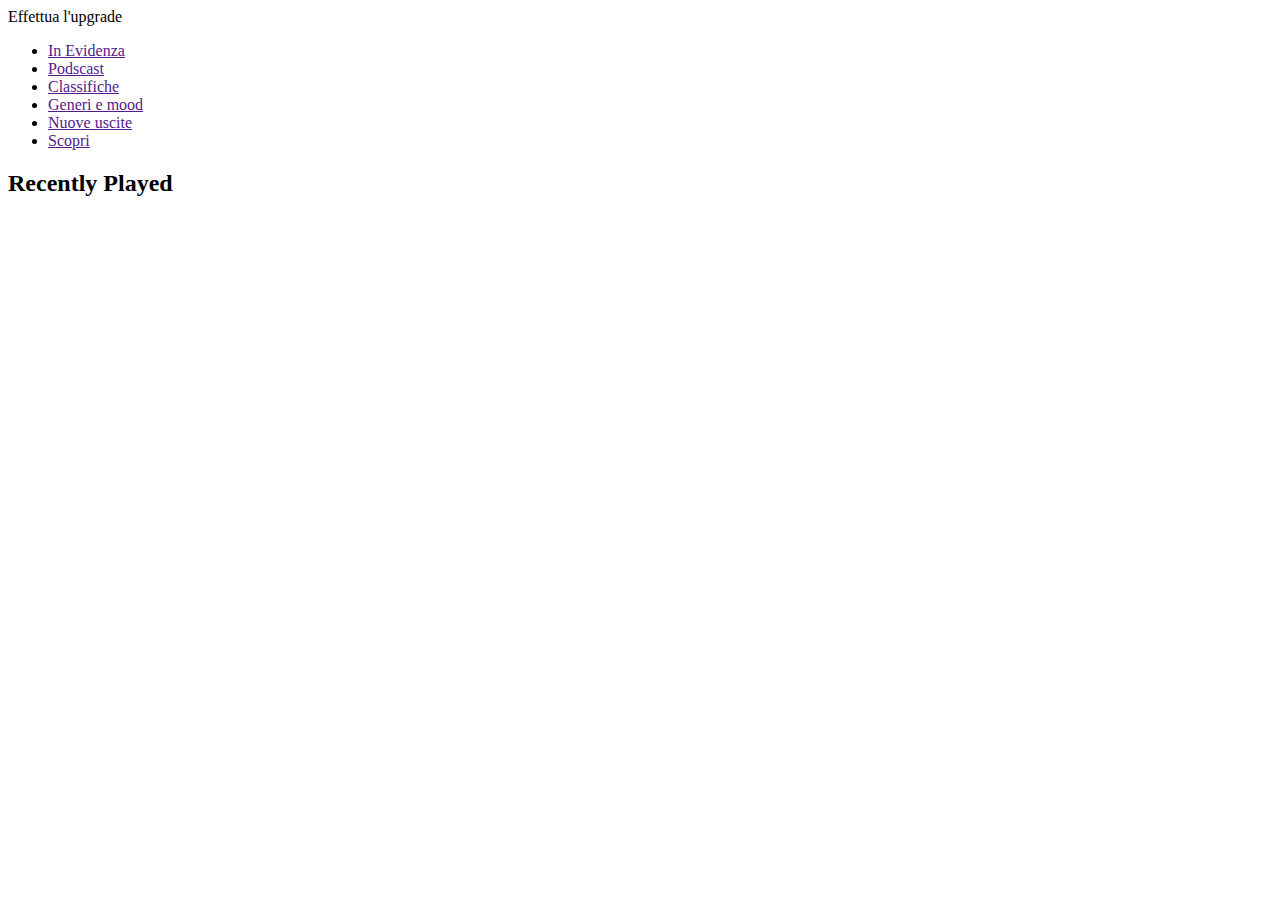
==== index.html @ 40a327da "Struttura + Header completo + inizio main" ====
<!DOCTYPE html>
<html lang="en">
<head>
    <meta charset="UTF-8">
    <meta http-equiv="X-UA-Compatible" content="IE=edge">
    <meta name="viewport" content="width=device-width, initial-scale=1.0">
    <link rel="stylesheet" href="https://cdnjs.cloudflare.com/ajax/libs/font-awesome/6.1.1/css/all.min.css" integrity="sha512-KfkfwYDsLkIlwQp6LFnl8zNdLGxu9YAA1QvwINks4PhcElQSvqcyVLLD9aMhXd13uQjoXtEKNosOWaZqXgel0g==" crossorigin="anonymous" referrerpolicy="no-referrer" />
    <link rel="preconnect" href="https://fonts.googleapis.com">
    <link rel="preconnect" href="https://fonts.gstatic.com" crossorigin>
    <link href="https://fonts.googleapis.com/css2?family=Montserrat:wght@300;400&family=Poppins:wght@400;700;900&display=swap" rel="stylesheet">
    <link rel="stylesheet" href="https://cdnjs.cloudflare.com/ajax/libs/font-awesome/6.1.1/css/all.min.css" integrity="sha512-KfkfwYDsLkIlwQp6LFnl8zNdLGxu9YAA1QvwINks4PhcElQSvqcyVLLD9aMhXd13uQjoXtEKNosOWaZqXgel0g==" crossorigin="anonymous" referrerpolicy="no-referrer" />
    <link rel="stylesheet" href="style.css">
    <title>Jumpify</title>
</head>
<body>
    <div class="f-container">
        <div class="aside"></div>
        <div class="wrapper">
            <header>
                <div class="upgrade-button">
                    Effettua l'upgrade
                </div>
            </header>
            <main>
                <section class="pad-bot-top">
                    <div class="main-nav">
                        <ul>
                            <li><a href="">In Evidenza</a><div class="active-nav"></div></li>
                            <li><a href="">Podscast</a></li>
                            <li><a href="">Classifiche</a></li>
                            <li><a href="">Generi e mood</a></li>
                            <li><a href="">Nuove uscite</a></li>
                            <li><a href="">Scopri</a></li>
                        </ul>
                    </div>
                </section>
                <section class="sec-recently pad-bot-top">
                    <h2>Recently Played</h2>
                    <div class="playlist-flex pad-bot-top">
                        <div class="card"></div>
                        <div class="card"></div>
                        <div class="card"></div>
                        <div class="card"></div>
                        <div class="card"></div>
                        <div class="card"></div>
                    </div>
                </section>
            </main>  
        </div>
    </div>
    <footer>
        <section>
            <div class="footer-container">
                <div class="footer-box"></div>
                <div class="footer-box"></div>
                <div class="footer-box"></div>
            </div>
            
        </section>
    </footer>
</body>
</html>
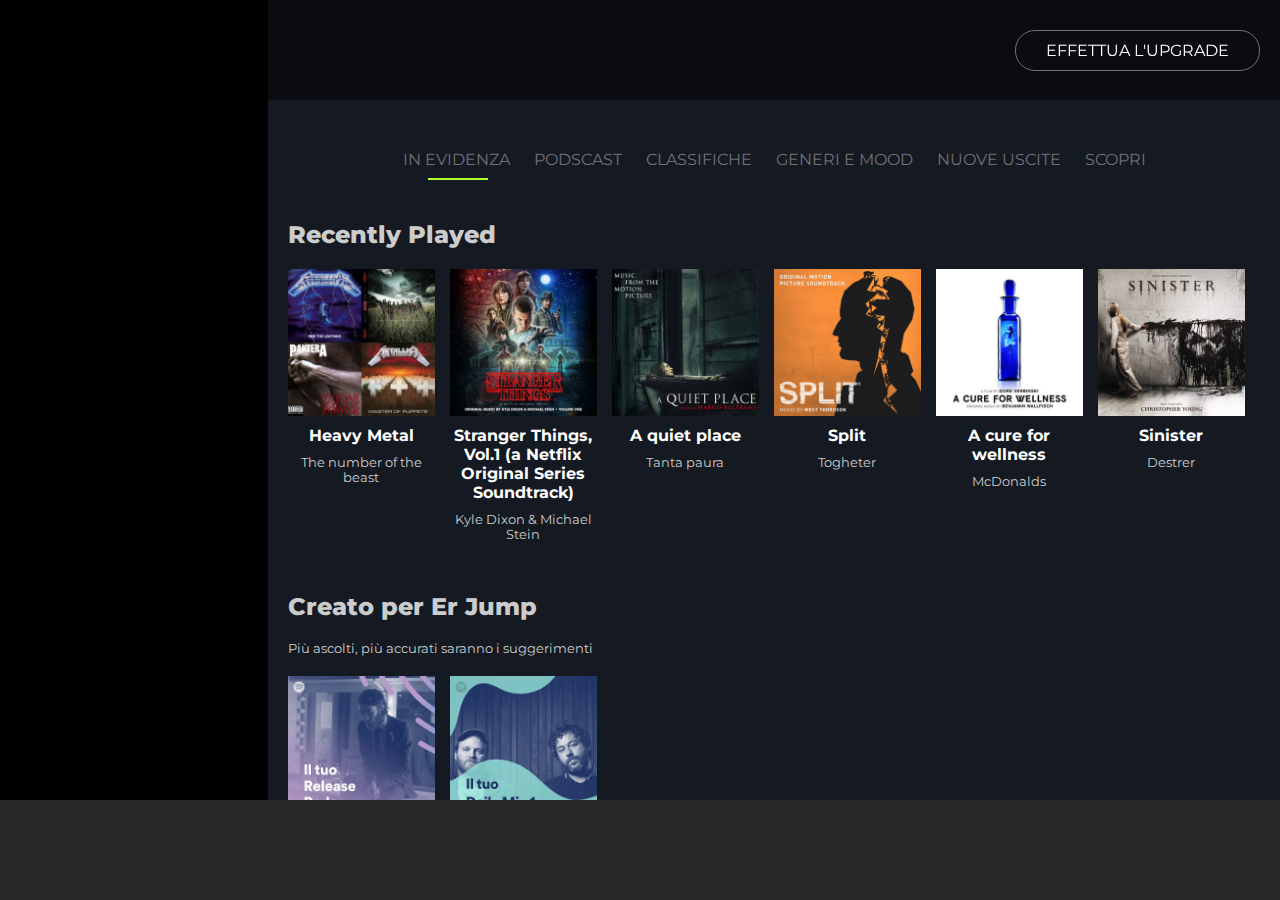
==== commit 937dc60a: "Main Completo" ====
--- a/index.html
+++ b/index.html
@@ -9,7 +9,8 @@
     <link rel="preconnect" href="https://fonts.gstatic.com" crossorigin>
     <link href="https://fonts.googleapis.com/css2?family=Montserrat:wght@300;400&family=Poppins:wght@400;700;900&display=swap" rel="stylesheet">
     <link rel="stylesheet" href="https://cdnjs.cloudflare.com/ajax/libs/font-awesome/6.1.1/css/all.min.css" integrity="sha512-KfkfwYDsLkIlwQp6LFnl8zNdLGxu9YAA1QvwINks4PhcElQSvqcyVLLD9aMhXd13uQjoXtEKNosOWaZqXgel0g==" crossorigin="anonymous" referrerpolicy="no-referrer" />
-    <link rel="stylesheet" href="style.css">
+    <link rel="icon" type="image/x-icon" href="/img/favicon.ico">
+    <link rel="stylesheet" href="css/style.css">
     <title>Jumpify</title>
 </head>
 <body>
@@ -36,13 +37,95 @@
                 </section>
                 <section class="sec-recently pad-bot-top">
                     <h2>Recently Played</h2>
-                    <div class="playlist-flex pad-bot-top">
-                        <div class="card"></div>
-                        <div class="card"></div>
-                        <div class="card"></div>
-                        <div class="card"></div>
-                        <div class="card"></div>
-                        <div class="card"></div>
+                    <div class="playlist-flex">
+                        <div class="card">
+                            <div class="img-container">
+                                <img src="img/metal_lifting.jpg" alt="metal">
+                                <div class="hover-play"><i class="fa-solid fa-circle-play fa-3x"></i></div>
+                            </div>
+                            <strong>Heavy Metal</strong>
+                            <span>The number of the beast</span>
+                        </div>
+                        <div class="card">
+                            <div class="img-container">
+                                <img src="img/stranger.jpeg" alt="stranger">
+                                <div class="hover-play"><i class="fa-solid fa-circle-play fa-3x"></i></div>
+                            </div>
+                            <strong>Stranger Things, Vol.1 (a Netflix Original Series Soundtrack)</strong>
+                            <span>Kyle Dixon & Michael Stein</span>
+                        </div>
+                        <div class="card">
+                            <div class="img-container">
+                                <img src="img/aquietplace.jpeg" alt="quietplace">
+                                <div class="hover-play"><i class="fa-solid fa-circle-play fa-3x"></i></div>
+                            </div>
+                            <strong>A quiet place</strong>
+                            <span>Tanta paura</span>
+                        </div>
+                        <div class="card">
+                            <div class="img-container">
+                                <img src="img/split.jpeg" alt="split">
+                                <div class="hover-play"><i class="fa-solid fa-circle-play fa-3x"></i></div>
+                            </div>
+                            <strong>Split</strong>
+                            <span>Togheter</span>
+                        </div>
+                        <div class="card">
+                            <div class="img-container">
+                                <img src="img/cure.jpeg" alt="cure">
+                                <div class="hover-play"><i class="fa-solid fa-circle-play fa-3x"></i></div>
+                            </div>
+                            <strong>A cure for wellness</strong>
+                            <span>McDonalds</span>
+                        </div>
+                        <div class="card">
+                            <div class="img-container">
+                                <img src="img/sinister.jpeg" alt="sinister">
+                                <div class="hover-play"><i class="fa-solid fa-circle-play fa-3x"></i></div>
+                            </div>
+                            <strong>Sinister</strong>
+                            <span>Destrer</span>
+                        </div>
+                    </div>
+                </section>
+                <section class="pad-bot-top">
+                    <h2>Creato per Er Jump</h2>
+                    <span>Più ascolti, più accurati saranno i suggerimenti</span>
+                    <div class="playlist-flex">
+                        <div class="card">
+                            <div class="img-container">
+                                <img src="img/radar.jpeg" alt="radar">
+                                <div class="hover-play"><i class="fa-solid fa-circle-play fa-3x"></i></div>
+                            </div>
+                            <strong>Release Radar</strong>
+                        </div>
+                        <div class="card">
+                            <div class="img-container">
+                                <img src="img/mixdaily.jpeg" alt="mixdaily">
+                                <div class="hover-play"><i class="fa-solid fa-circle-play fa-3x"></i></div>
+                            </div>
+                            <strong>Daily Mix 1</strong>
+                        </div>
+                    </div>
+                </section>
+                <section class="pad-bot-top">
+                    <h2>Artisti più popolari</h2>
+                    <span>Più ascolti, più accurati saranno i suggerimenti.</span>
+                    <div class="playlist-flex">
+                        <div class="card">
+                            <div class="img-container">
+                                <img class="crop" src="img/noisia.png" alt="noisia">
+                                <div class="hover-play crop"><i class="fa-solid fa-circle-play fa-3x"></i></div>
+                            </div>
+                            <strong>Noisia</strong>
+                        </div>
+                        <div class="card">
+                            <div class="img-container">
+                                <img class="crop" src="img/einaudi.jpeg" alt="einaudi">
+                                <div class="hover-play crop"><i class="fa-solid fa-circle-play fa-3x"></i></div>
+                            </div>
+                            <strong>Einaudi</strong>
+                        </div>
                     </div>
                 </section>
             </main>  
--- a/css/style.css
+++ b/css/style.css
@@ -0,0 +1,251 @@
+:root{
+    --DarkGrey: #282828;
+    --DarkBlue: #141922;
+    --LightGrey: #717179;
+    --Green: #ADFF2F;
+}
+
+*{
+    margin: 0;
+    padding: 0;
+    box-sizing: border-box;
+    font-family: 'Montserrat', sans-serif;
+    /* outline: 1px solid red; */
+}
+
+
+/* Structure */
+
+.f-container{
+    display: flex;
+}
+
+.aside{
+    height: calc(100vh - 100px);
+    min-width: 268px;
+    width: 268px;
+    background-color: #000000;
+    z-index: 20;
+}
+
+.wrapper{
+    background-color: #141922;
+    overflow-y: scroll;
+    overflow-x: hidden;
+    left: 268px;
+    width: calc(100% - 267px);
+    height: calc(100vh - 100px);
+}
+
+header{
+    height: 100px;
+    position: sticky;
+    top: 0;
+    right: 0;
+    left: 0;
+    background-color: rgba(0, 0, 0, .5);
+    display: flex;
+    justify-content: flex-end;
+    z-index: 80;
+}
+
+main{
+    width: 100%;
+    height: 2000px;
+    background-color: #141922;
+    padding: 20px;
+    color: rgb(204, 204, 204);
+}
+
+footer{
+    width: 100vw;
+    height: 100px;
+    background-color: #282828;
+    position: absolute;
+    bottom: 0;
+    left: 0;
+    z-index: 2;
+}
+
+/* Cummon Classes */
+
+.pad-bot-top{
+    padding: 20px 0;
+}
+
+.pad-bot{
+    padding-bottom: 20px;
+}
+
+/* Header */
+
+.upgrade-button{
+    padding: 10px 30px;
+    color: white;
+    border-radius: 20px;
+    border: 1px solid var(--LightGrey);
+    display: inline-block;
+    align-self: center;
+    transition: .5s;
+    margin-right: 20px;
+    text-transform: uppercase;
+}
+
+.upgrade-button:hover{
+    transform: scale(1.10);
+}
+
+/* Main */
+
+.playlist-flex{
+    display: flex;
+    flex-wrap: wrap;
+    gap: 15px;
+}
+
+.card{
+    width: calc(100% / 6 - 15px);
+    text-align: center;
+}
+
+.card:hover .hover-play{
+    display: flex;
+    justify-content: center;
+    align-items: center;
+}
+
+.img-container>img{
+    width: 100%;
+    display: block;
+}
+
+.img-container{
+    position: relative;
+}
+
+.hover-play{
+    width: 100%;
+    height: 100%;
+    background-color: rgba(0, 0, 0, .5);
+    display: none;
+    position: absolute;
+    top: 0;
+    right: 0;
+}
+
+.crop{
+    border-radius: 50%;
+}
+
+.card>*{
+    display: block;
+    margin-bottom: 10px;
+}
+
+.card>strong{
+    color: white;
+}
+
+.card>span{
+    font-size: .8rem;
+}
+
+main i{
+    color: white;
+}
+
+main>section>h2{
+    font-size: 1.5;
+    margin-bottom: 20px;
+    font-weight: 800;
+}
+
+main>section>span{
+    font-size: .8rem;
+    margin-bottom: 20px;
+    display: block;
+}
+
+/* Nav-Main */
+
+.main-nav{
+    width: 80%;
+    margin: 0 auto;
+}
+
+.main-nav ul{
+    list-style: none;
+    text-align: center;
+}
+
+.main-nav li{
+    display: inline-block;
+    margin: 0 10px;
+    font-size: 1rem;
+    text-align: center;
+    position: relative;
+    line-height: 40px;
+}
+
+.main-nav li a{
+    text-decoration: none;
+    color: var(--LightGrey);
+    text-transform: uppercase;
+}
+
+.main-nav li a:hover{
+    color: white;
+}
+
+.active-nav{
+    position: absolute;
+    bottom: 0;
+    left: 25px;
+    width: 60px;
+    height: 2px;
+    display: block;
+    z-index: 99;
+    background-color: var(--Green);
+}
+
+/* Recently Played */
+
+
+
+/* Footer */
+
+.footer-container{
+    display: flex;
+    justify-content: space-between;
+    width: 100%;
+}
+
+.footer-box{
+    width: 100px;
+    height: 50px;
+}
+
+/* Responsive */
+
+@media all and (max-width: 1100px){
+    
+    
+
+    .card{
+        width: calc(100% / 4 - 15px);
+    } 
+}
+
+@media all and (max-width: 701px){
+    
+    .card{
+        width: calc(100% / 2 - 15px);
+    } 
+}
+
+@media all and (max-width: 601px){
+    
+    .card{
+        width: calc(100% / 2 - 15px);
+    } 
+}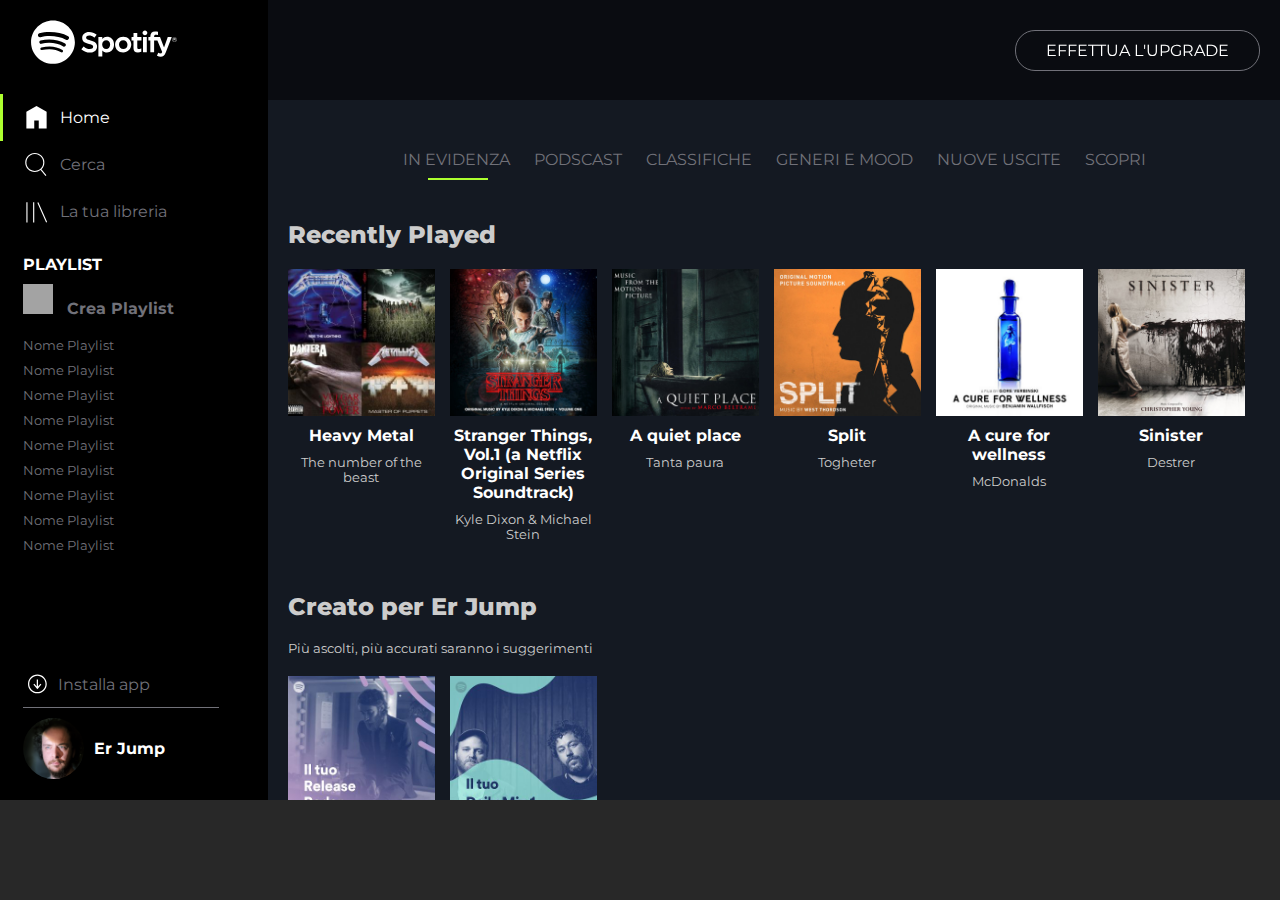
==== commit 2c018851: "Sidebar desktop completa" ====
--- a/index.html
+++ b/index.html
@@ -15,7 +15,65 @@
 </head>
 <body>
     <div class="f-container">
-        <div class="aside"></div>
+        <div class="aside">
+            <img class="big-logo" src="img/logo.svg" alt="logo"> 
+            <div class="aside-flex">
+                <div class="aside-up">
+                    <ul>
+                        <li class="li-active color-white hover-color-white">
+                            <img class="aside-icon" src="img/home.svg" alt="home">
+                            <div class="aside-icon-text">Home</div>
+                        </li>
+                        <li class="li-no-active hover-color-white">
+                            <img class="aside-icon" src="img/search.svg" alt="search">
+                            <div class="aside-icon-text">Cerca</div>
+                        </li>
+                        <li class="li-no-active hover-color-white">
+                            <img class="aside-icon" src="img/libreria.svg" alt="library">
+                            <div class="aside-icon-text">La tua libreria</div>
+                        </li>
+                    </ul>
+                    <div class="aside-playlist">
+                        <strong class="color-white">PLAYLIST</strong>
+                        <div class="add-playlist mar-bot-20">
+                            <i class="fa-solid fa-plus"></i>
+                            <strong>Crea Playlist</strong>
+                        </div>
+                        <ul class="playlist-list">
+                            <li class="hover-color-white">Nome Playlist</li>
+                            <li class="hover-color-white">Nome Playlist</li>
+                            <li class="hover-color-white">Nome Playlist</li>
+                            <li class="hover-color-white">Nome Playlist</li>
+                            <li class="hover-color-white">Nome Playlist</li>
+                            <li class="hover-color-white">Nome Playlist</li>
+                            <li class="hover-color-white">Nome Playlist</li>
+                            <li class="hover-color-white">Nome Playlist</li>
+                            <li class="hover-color-white">Nome Playlist</li>
+                            <li class="hover-color-white">Nome Playlist</li>
+                            <li class="hover-color-white">Nome Playlist</li>
+                            <li class="hover-color-white">Nome Playlist</li>
+                            <li class="hover-color-white">Nome Playlist</li>
+                            <li class="hover-color-white">Nome Playlist</li>
+                            <li class="hover-color-white">Nome Playlist</li>
+                            <li class="hover-color-white">Nome Playlist</li>
+                            <li class="hover-color-white">Nome Playlist</li>
+                            <li class="hover-color-white">Nome Playlist</li>
+                        </ul>
+                    </div>
+                </div>
+                <div class="aside-bot">
+                    <div class="download-app hover-color-white">
+                        <img src="img/download.svg" alt="download">
+                        <span>Installa app</span>
+                    </div>
+                    <div class="spacer"></div>
+                    <div class="profile">
+                        <img src="img/jump.png" alt="jump">
+                        <strong>Er Jump</strong>
+                    </div>                   
+                </div>
+            </div>  
+        </div>
         <div class="wrapper">
             <header>
                 <div class="upgrade-button">
--- a/css/style.css
+++ b/css/style.css
@@ -26,6 +26,8 @@
     width: 268px;
     background-color: #000000;
     z-index: 20;
+    color: var(--LightGrey);
+    overflow-y: hidden;
 }
 
 .wrapper{
@@ -51,7 +53,6 @@
 
 main{
     width: 100%;
-    height: 2000px;
     background-color: #141922;
     padding: 20px;
     color: rgb(204, 204, 204);
@@ -64,7 +65,7 @@
     position: absolute;
     bottom: 0;
     left: 0;
-    z-index: 2;
+    z-index: 90;
 }
 
 /* Cummon Classes */
@@ -75,6 +76,24 @@
 
 .pad-bot{
     padding-bottom: 20px;
+}
+
+.mar-bot-20{
+    margin-bottom: 20px;
+}
+
+.color-white, .hover-color-white:hover{
+    color: white;
+}
+
+.hover-color-white:hover{
+    cursor: pointer;
+}
+
+.spacer{
+    width: 80%;
+    border-bottom: 1px solid var(--LightGrey);
+    margin: 10px 0;
 }
 
 /* Header */
@@ -95,6 +114,113 @@
     transform: scale(1.10);
 }
 
+/* Sidebar */
+
+.big-logo{
+    width: 70%;
+    margin: 0 auto 10px 10px;
+    display: block;
+    padding: 20px;
+}
+
+.aside-flex{
+    display: flex;
+    justify-content: space-between;
+    flex-direction: column;
+    height: calc(100% - 95.25px);
+}
+
+.aside-up>ul{
+    list-style: none;
+    margin-bottom: 20px;
+}
+
+.aside-up>ul>li{
+    display: flex;
+    width: 100%;
+    padding: 10px 20px;
+    gap: 10px;
+    align-items: center;
+}
+
+.aside-icon{
+    width: 12%;
+}
+
+.li-active{
+    border-left: 3px solid var(--Green);
+}
+
+.li-no-active{
+    border-left: 3px solid black;
+}
+
+.aside-playlist{
+    padding-left: 23px;
+}
+
+.add-playlist:hover{
+    color: white;
+    cursor: pointer;
+}
+
+
+.aside-playlist>strong{
+    display: inline-block;
+    margin-bottom: 10px;
+}
+
+.fa-solid.fa-plus{
+    padding: 15px;
+    color: #000000;
+    background-color: #A3A3A3;
+}
+
+.add-playlist>*{
+    display: inline-block;
+    margin-right: 10px;
+}
+
+.playlist-list{
+    list-style: none;
+    max-height: 25vh;
+    overflow-y: scroll;
+}
+
+.playlist-list>li{
+    margin-bottom: 10px;
+    font-size: .8rem;
+}
+
+.aside-bot{
+    padding-left: 23px;
+}
+
+.download-app{
+    display: flex;
+    align-items: center;
+    gap: 10px;
+}
+
+.download-app>img{
+    display: flex;
+    align-items: center;
+    width: 10%;
+}
+
+.profile{
+    display: flex;
+    color: white;
+    gap: 10px;
+    align-items: center;
+    margin-bottom: 20px;
+}
+
+.profile>img{
+    width: 25%;
+    border-radius: 50%;
+}
+
 /* Main */
 
 .playlist-flex{
@@ -208,10 +334,6 @@
     background-color: var(--Green);
 }
 
-/* Recently Played */
-
-
-
 /* Footer */
 
 .footer-container{
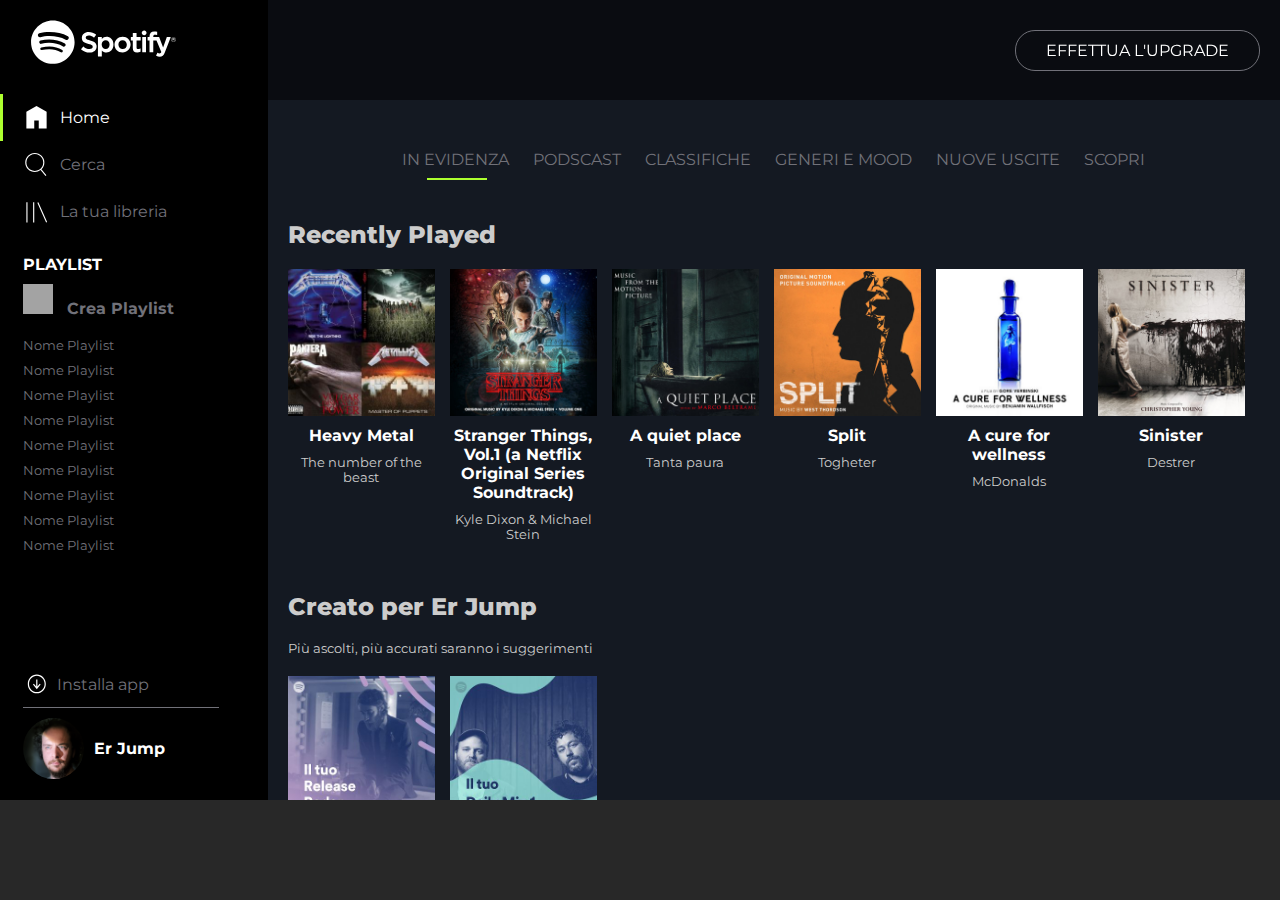
==== commit ba4a0d6a: "Sidebar responsive completa" ====
--- a/index.html
+++ b/index.html
@@ -17,6 +17,7 @@
     <div class="f-container">
         <div class="aside">
             <img class="big-logo" src="img/logo.svg" alt="logo"> 
+            <img src="img/logo-small.svg" alt="losmall" class="small-logo">
             <div class="aside-flex">
                 <div class="aside-up">
                     <ul>
--- a/css/style.css
+++ b/css/style.css
@@ -22,7 +22,7 @@
 
 .aside{
     height: calc(100vh - 100px);
-    min-width: 268px;
+    /* min-width: 268px; */
     width: 268px;
     background-color: #000000;
     z-index: 20;
@@ -33,8 +33,6 @@
 .wrapper{
     background-color: #141922;
     overflow-y: scroll;
-    overflow-x: hidden;
-    left: 268px;
     width: calc(100% - 267px);
     height: calc(100vh - 100px);
 }
@@ -123,6 +121,12 @@
     padding: 20px;
 }
 
+.small-logo{
+    width: 60%;
+    margin: 20px auto;
+    display: none;
+}
+
 .aside-flex{
     display: flex;
     justify-content: space-between;
@@ -203,8 +207,6 @@
 }
 
 .download-app>img{
-    display: flex;
-    align-items: center;
     width: 10%;
 }
 
@@ -367,7 +369,54 @@
 
 @media all and (max-width: 601px){
     
-    .card{
-        width: calc(100% / 2 - 15px);
-    } 
+    .aside-up>ul>li>div{
+        display: none;
+    }
+
+    .li-no-active, .li-active{
+        border: none;
+    }
+
+    .aside-icon{
+        width: 90%;
+    }
+
+    .aside{
+        /* min-width: 80; */
+        width: 80px;
+    }
+
+    .wrapper{
+        width: calc(100% - 80px);
+    }
+
+    .small-logo{
+        display: block;
+    }
+
+    .big-logo{
+        display: none;
+    }
+
+    .aside-playlist{
+        display: none;
+    }
+
+    .download-app>span, .profile>strong, .spacer{
+        display: none;
+    }
+
+    .download-app>img{
+        width: 50%;
+        margin: 10px;
+        transform: translateX(-5px);
+    }
+
+    .profile>img{
+        width: 70%;
+    }
+
+    .aside-bot{
+        padding-left: 15px;
+    }
 }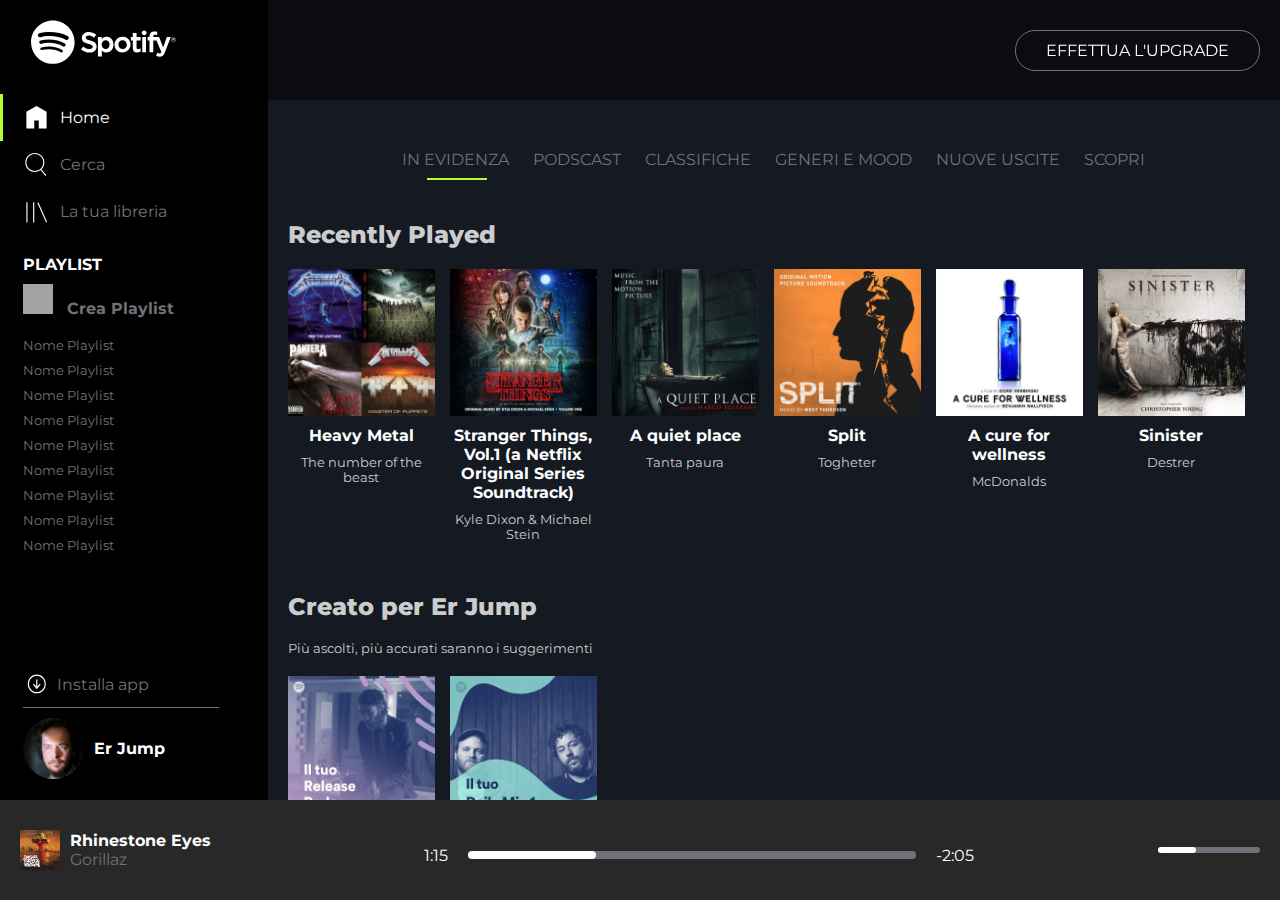
==== commit 128f1978: "Footer completo (da sistemare in xs)" ====
--- a/index.html
+++ b/index.html
@@ -193,11 +193,42 @@
     <footer>
         <section>
             <div class="footer-container">
-                <div class="footer-box"></div>
-                <div class="footer-box"></div>
-                <div class="footer-box"></div>
-            </div>
-            
+                <div class="now-playing">
+                    <img src="img/plastic.jpg" alt="plasticbeach">
+                    <div class="n-playing-text">
+                        <strong class="color-white">Rhinestone Eyes</strong>
+                        <span>Gorillaz</span>
+                    </div>
+                    <div class="playing-icons">
+                        <i class="fa-solid fa-heart hover-color-white"></i>
+                        <i class="fa-solid fa-folder hover-color-white"></i>
+                    </div>
+                </div>
+                <div class="player">
+                    <div class="player-top">
+                        <i class="fa-solid fa-shuffle"></i>
+                        <i class="fa-solid fa-backward-step"></i>
+                        <i class="fa-solid fa-circle-play"></i>
+                        <i class="fa-solid fa-forward-step"></i>
+                        <i class="fa-solid fa-arrow-rotate-left"></i>
+                    </div>
+                    <div class="player-bot">
+                        <span>1:15</span>
+                        <div class="player-bar">
+                            <div class="player-bar-active"></div>
+                        </div>
+                        <span>-2:05</span>
+                    </div>
+                </div>
+                <div class="settings">
+                    <i class="fa-solid fa-sliders hover-color-white"></i>
+                    <i class="fa-solid fa-display hover-color-white"></i>
+                    <i class="fa-solid fa-volume-high hover-color-white"></i>
+                    <div class="volume">
+                        <div class="active-volume"></div>
+                    </div>
+                </div>
+            </div> 
         </section>
     </footer>
 </body>
--- a/css/style.css
+++ b/css/style.css
@@ -22,7 +22,6 @@
 
 .aside{
     height: calc(100vh - 100px);
-    /* min-width: 268px; */
     width: 268px;
     background-color: #000000;
     z-index: 20;
@@ -64,6 +63,7 @@
     bottom: 0;
     left: 0;
     z-index: 90;
+    overflow-x: hidden;
 }
 
 /* Cummon Classes */
@@ -188,6 +188,7 @@
 .playlist-list{
     list-style: none;
     max-height: 25vh;
+    min-height: 10vh;
     overflow-y: scroll;
 }
 
@@ -338,16 +339,147 @@
 
 /* Footer */
 
+footer>section{
+    height: 100%;
+}
+
 .footer-container{
     display: flex;
     justify-content: space-between;
+    align-items: center;
     width: 100%;
-}
-
-.footer-box{
-    width: 100px;
-    height: 50px;
-}
+    height: 100%;
+}
+
+.now-playing{
+    display: flex;
+    align-items: center;
+    gap: 10px;
+    padding-left: 20px;
+}
+
+.now-playing>img{
+    /* width: 80px; */
+    width: 15%;
+    max-width: 90px;
+}
+
+.n-playing-text>*{
+    display: block;
+}
+
+.n-playing-text>span, .settings>i{
+    color: var(--LightGrey);
+}
+
+.settings>i{
+    color: white;
+}
+
+.active-volume::after, .player-bar-active::after{
+    content: "";
+    width: 0.8rem;
+    height: 0.8rem;
+    border-radius: 50%;
+    background-color: white;
+    display: none;
+    position: absolute;
+    right: 0;
+    transform: translateY(-3px);
+}
+
+.volume:hover .active-volume{
+    background-color: var(--Green);
+}
+
+.volume:hover .active-volume::after{
+    display: block;
+}
+
+.playing-icons>i{
+    color: var(--LightGrey);
+    display: inline-block;
+    margin-right: 5px;
+}
+
+.settings{
+    display: flex;
+    gap: 15px;
+    padding-right: 20px;
+    align-items: center;
+}
+
+.volume{
+    width: 8vw;
+    background-color: var(--LightGrey);
+    height: 0.4rem;
+    border-radius: 10px;
+    position: relative;
+}
+
+.active-volume{
+    position: absolute;
+    left: 0;
+    top: 0;
+    width: 3vw;
+    height: 0.4rem;
+    background-color: white;
+    border-radius: 10px;
+}
+
+.player{
+    display: flex;
+    flex-direction: column;
+    align-items: center;
+    gap: 10px;
+}
+
+.player-top{
+    display: flex;
+    gap: 20px;
+    justify-content: space-around;
+}
+
+.player-top>i{
+    font-size: 30px;
+    color: white;
+}
+
+.player-bot{
+    display: flex;
+    gap: 20px;
+    align-items: center;
+}
+
+.player-bot>span{
+    color: white;
+}
+
+.player-bar{
+    width: 35vw;
+    height: 0.5rem;
+    border-radius: 10px;
+    background-color: var(--LightGrey);
+    position: relative;
+}
+
+.player-bar-active{
+    width: 10vw;
+    height: 0.5rem;
+    border-radius: 10px;
+    background-color: white;
+    position: absolute;
+    left: 0;
+}
+
+.player-bar:hover .player-bar-active{
+    background-color: var(--Green);
+}
+
+.player-bar:hover .player-bar-active::after{
+    display: block;
+}
+
 
 /* Responsive */
 
@@ -419,4 +551,9 @@
     .aside-bot{
         padding-left: 15px;
     }
+
+    .playing-icons>i{
+        display: block;
+        margin-bottom: 10px;
+    }
 }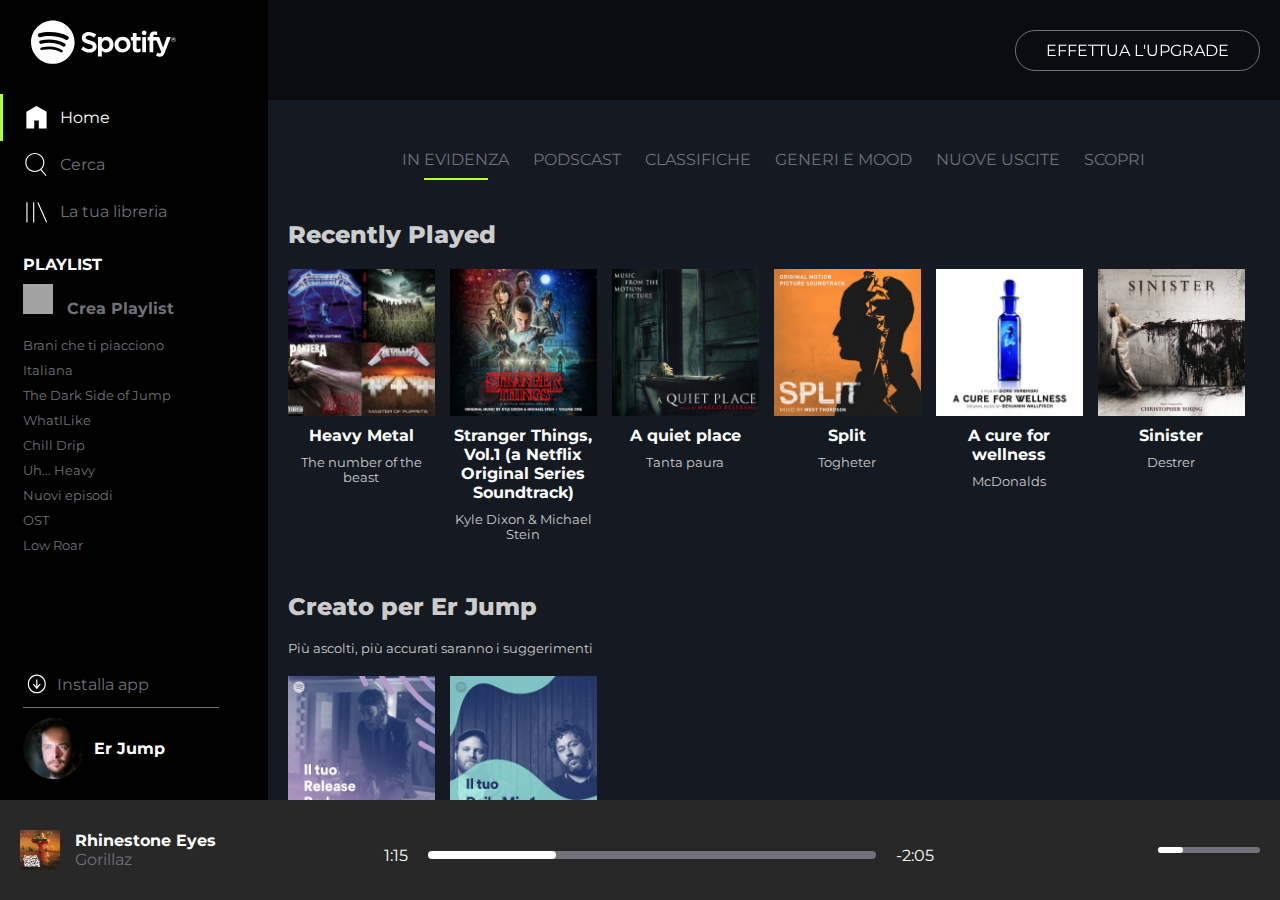
==== commit 924dd8aa: "Piccole modifiche - Esercizio completo" ====
--- a/index.html
+++ b/index.html
@@ -41,24 +41,19 @@
                             <strong>Crea Playlist</strong>
                         </div>
                         <ul class="playlist-list">
-                            <li class="hover-color-white">Nome Playlist</li>
-                            <li class="hover-color-white">Nome Playlist</li>
-                            <li class="hover-color-white">Nome Playlist</li>
-                            <li class="hover-color-white">Nome Playlist</li>
-                            <li class="hover-color-white">Nome Playlist</li>
-                            <li class="hover-color-white">Nome Playlist</li>
-                            <li class="hover-color-white">Nome Playlist</li>
-                            <li class="hover-color-white">Nome Playlist</li>
-                            <li class="hover-color-white">Nome Playlist</li>
-                            <li class="hover-color-white">Nome Playlist</li>
-                            <li class="hover-color-white">Nome Playlist</li>
-                            <li class="hover-color-white">Nome Playlist</li>
-                            <li class="hover-color-white">Nome Playlist</li>
-                            <li class="hover-color-white">Nome Playlist</li>
-                            <li class="hover-color-white">Nome Playlist</li>
-                            <li class="hover-color-white">Nome Playlist</li>
-                            <li class="hover-color-white">Nome Playlist</li>
-                            <li class="hover-color-white">Nome Playlist</li>
+                            <li class="hover-color-white">Brani che ti piacciono</li>
+                            <li class="hover-color-white">Italiana</li>
+                            <li class="hover-color-white">The Dark Side of Jump</li>
+                            <li class="hover-color-white">WhatILike</li>
+                            <li class="hover-color-white">Chill Drip</li>
+                            <li class="hover-color-white">Uh... Heavy</li>
+                            <li class="hover-color-white">Nuovi episodi</li>
+                            <li class="hover-color-white">OST</li>
+                            <li class="hover-color-white">Low Roar</li>
+                            <li class="hover-color-white">Sogni d'oro</li>
+                            <li class="hover-color-white">I tuoi brani preferiti del 2021</li>
+                            <li class="hover-color-white">Disco Playlist</li>
+                            <li class="hover-color-white">Metaphorical Music</li>
                         </ul>
                     </div>
                 </div>
@@ -206,11 +201,11 @@
                 </div>
                 <div class="player">
                     <div class="player-top">
-                        <i class="fa-solid fa-shuffle"></i>
-                        <i class="fa-solid fa-backward-step"></i>
-                        <i class="fa-solid fa-circle-play"></i>
-                        <i class="fa-solid fa-forward-step"></i>
-                        <i class="fa-solid fa-arrow-rotate-left"></i>
+                        <i class="fa-solid fa-shuffle hover-color-white"></i>
+                        <i class="fa-solid fa-backward-step hover-color-white"></i>
+                        <i class="fa-solid fa-circle-play hover-color-white"></i>
+                        <i class="fa-solid fa-forward-step hover-color-white"></i>
+                        <i class="fa-solid fa-arrow-rotate-left hover-color-white"></i>
                     </div>
                     <div class="player-bot">
                         <span>1:15</span>
--- a/css/style.css
+++ b/css/style.css
@@ -88,6 +88,7 @@
     cursor: pointer;
 }
 
+
 .spacer{
     width: 80%;
     border-bottom: 1px solid var(--LightGrey);
@@ -157,6 +158,10 @@
 
 .li-no-active{
     border-left: 3px solid black;
+}
+
+.li-no-active:hover{
+    border-left-color: #ADFF2F;
 }
 
 .aside-playlist{
@@ -326,17 +331,34 @@
     color: white;
 }
 
+.main-nav li a:hover::after{
+    visibility: visible;
+}
+
 .active-nav{
     position: absolute;
     bottom: 0;
-    left: 25px;
-    width: 60px;
+    left: 20%;
+    right: 20%;
     height: 2px;
     display: block;
     z-index: 99;
     background-color: var(--Green);
 }
 
+.main-nav li a::after{
+    content: "";
+    position: absolute;
+    bottom: 0;
+    left: 20%;
+    right: 20%;
+    height: 2px;
+    display: block;
+    z-index: 99;
+    background-color: var(--Green);
+    visibility: hidden;
+}
+
 /* Footer */
 
 footer>section{
@@ -354,12 +376,12 @@
 .now-playing{
     display: flex;
     align-items: center;
-    gap: 10px;
+    gap: 15px;
     padding-left: 20px;
+    flex-grow: 1;
 }
 
 .now-playing>img{
-    /* width: 80px; */
     width: 15%;
     max-width: 90px;
 }
@@ -378,14 +400,14 @@
 
 .active-volume::after, .player-bar-active::after{
     content: "";
-    width: 0.8rem;
-    height: 0.8rem;
+    width: 0.9rem;
+    height: 0.9rem;
     border-radius: 50%;
     background-color: white;
     display: none;
     position: absolute;
-    right: 0;
-    transform: translateY(-3px);
+    right: -5px;
+    transform: translateY(-4px);
 }
 
 .volume:hover .active-volume{
@@ -407,6 +429,9 @@
     gap: 15px;
     padding-right: 20px;
     align-items: center;
+    width: 20%;
+    justify-content: flex-end;
+    flex-grow: 1;
 }
 
 .volume{
@@ -421,7 +446,7 @@
     position: absolute;
     left: 0;
     top: 0;
-    width: 3vw;
+    width: 2vw;
     height: 0.4rem;
     background-color: white;
     border-radius: 10px;
@@ -432,16 +457,20 @@
     flex-direction: column;
     align-items: center;
     gap: 10px;
+    min-width: 200px;
+    width: 60%;
+    flex-grow: 2;
 }
 
 .player-top{
     display: flex;
-    gap: 20px;
+    gap: 15px;
     justify-content: space-around;
+    flex-shrink: 1;
 }
 
 .player-top>i{
-    font-size: 30px;
+    font-size: 25px;
     color: white;
 }
 
@@ -480,16 +509,50 @@
     display: block;
 }
 
+/* Scroll bar */
+
+::-webkit-scrollbar {
+    width: 5px;
+}
+  
+  
+::-webkit-scrollbar-track {
+    border-radius: 10px;
+}
+   
+  
+::-webkit-scrollbar-thumb {
+    background: var(--LightGrey); 
+    border-radius: 10px;
+}
+  
+
 
 /* Responsive */
 
 @media all and (max-width: 1100px){
     
-    
-
     .card{
         width: calc(100% / 4 - 15px);
     } 
+
+    .player-bar{
+        width: 20vw;
+    }
+    
+    .player-bar-active{
+        width: 5vw;   
+    }
+
+    .settings{
+        gap: 3px;
+        padding-right: 0;
+    }
+
+    .now-playing{
+        gap: 10px;
+        padding-left: 0px;
+    }
 }
 
 @media all and (max-width: 701px){
@@ -497,6 +560,10 @@
     .card{
         width: calc(100% / 2 - 15px);
     } 
+
+    .player-bot>span{
+        font-size: .8rem;
+    }
 }
 
 @media all and (max-width: 601px){
@@ -514,7 +581,6 @@
     }
 
     .aside{
-        /* min-width: 80; */
         width: 80px;
     }
 
@@ -556,4 +622,14 @@
         display: block;
         margin-bottom: 10px;
     }
+
+    .n-playing-text>strong{
+        font-size: 12px;
+    }
+
+    .n-playing-text>span{
+        font-size: 10px;
+    }
+
+    
 }